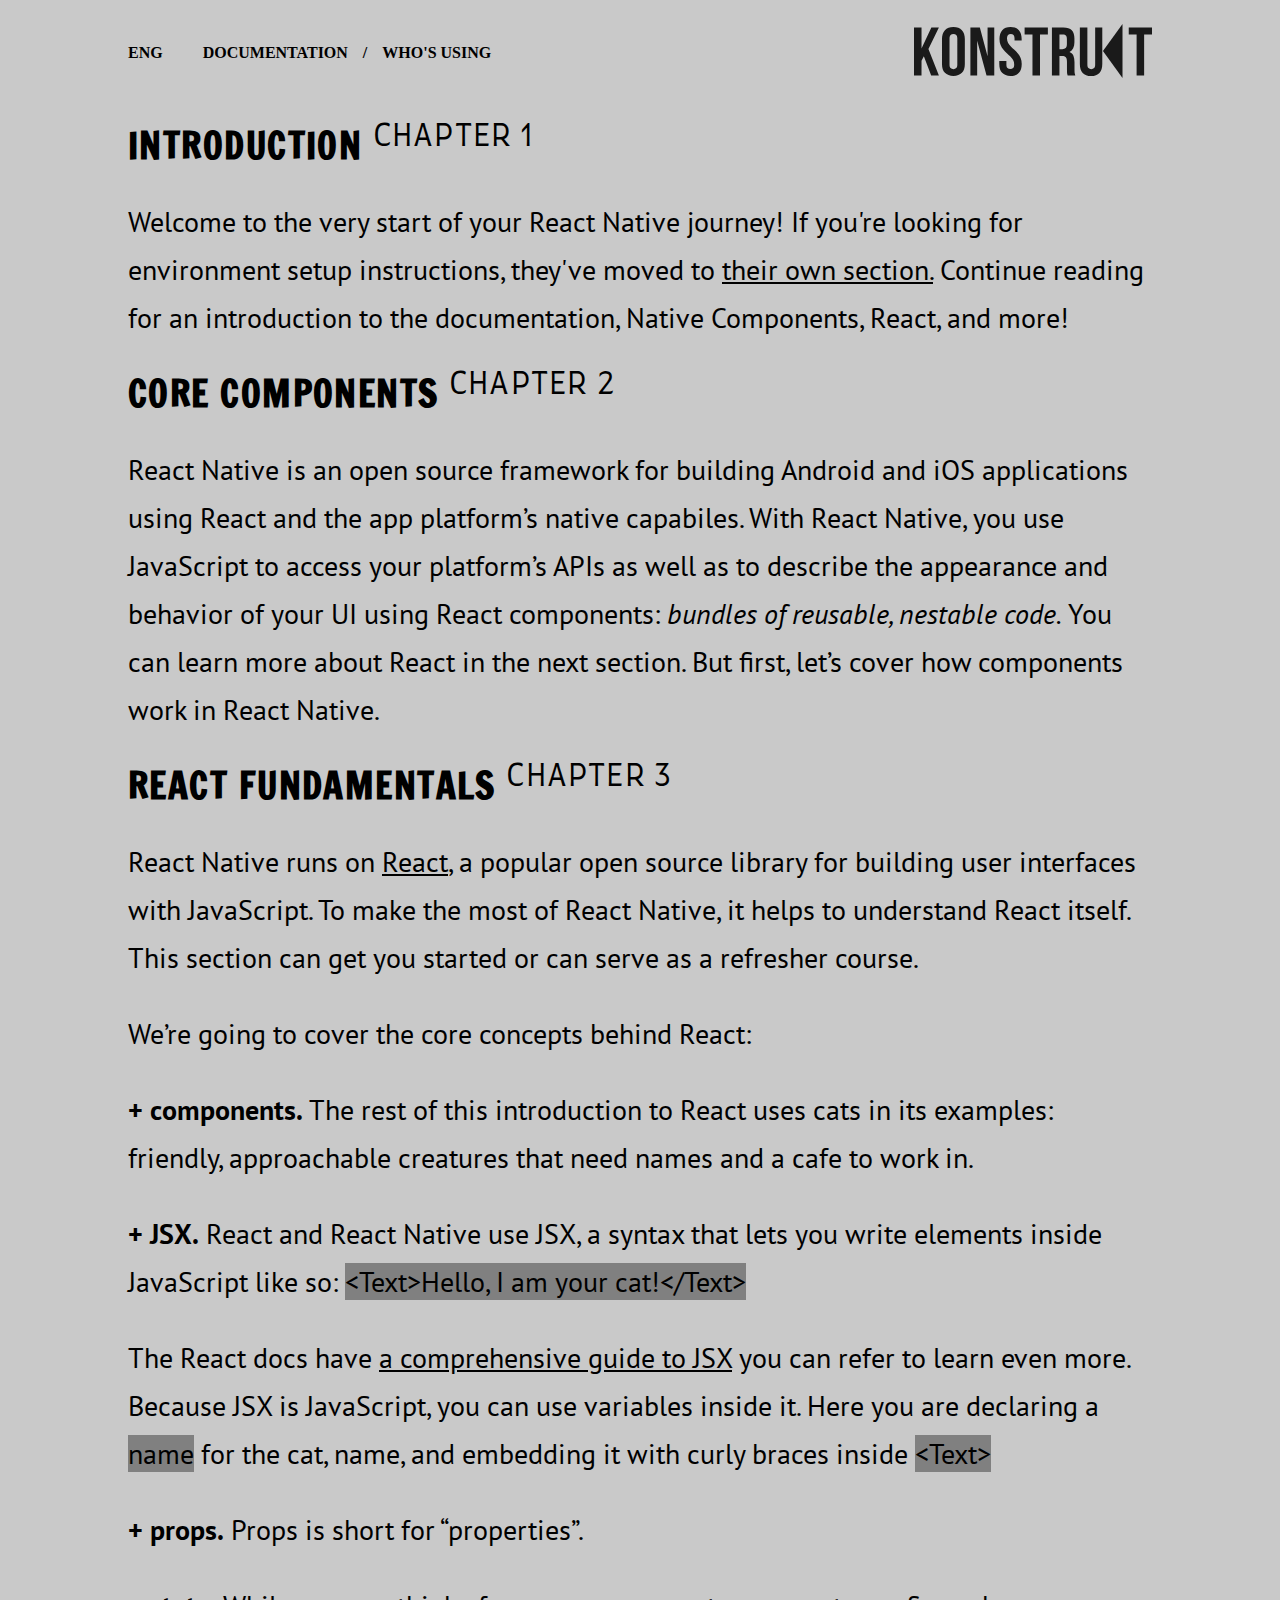
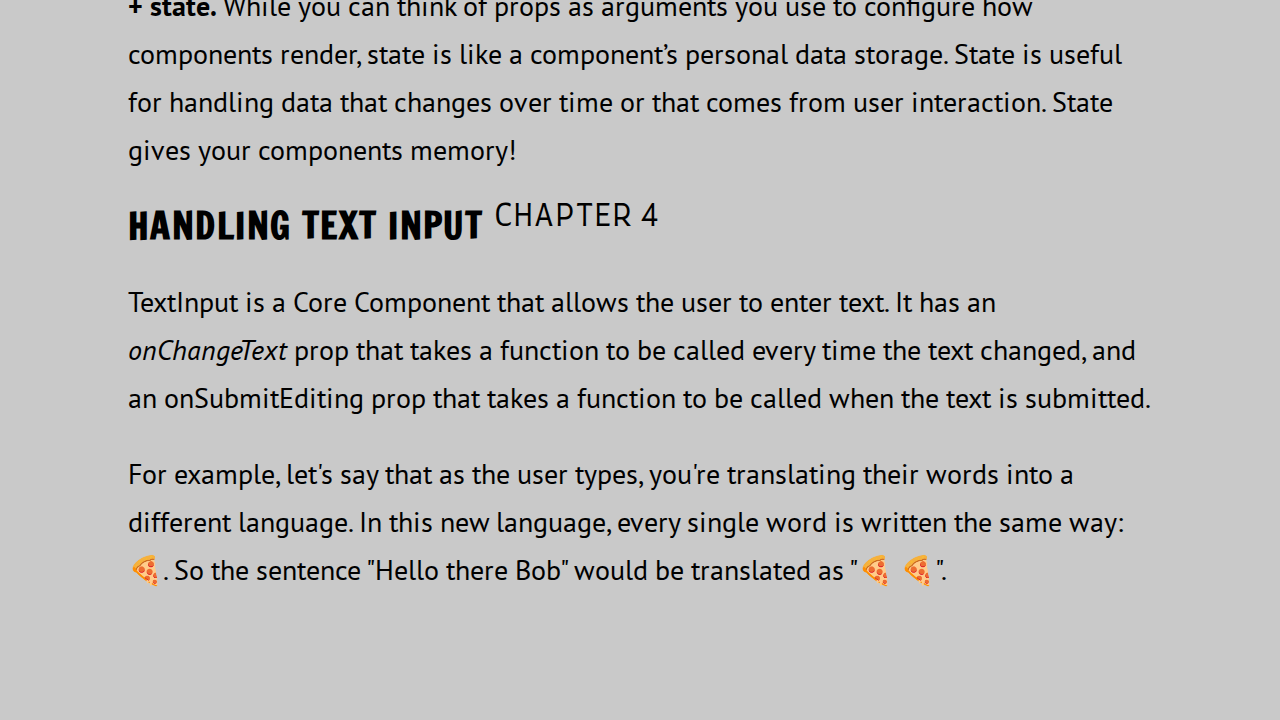
==== index.html @ e356a566 "first commit" ====
<!doctype html>
<html lang="en">
<head>
    <meta charset="UTF-8">
    <meta name="viewport"
          content="width=device-width, user-scalable=no, initial-scale=1.0, maximum-scale=1.0, minimum-scale=1.0">
    <meta http-equiv="X-UA-Compatible" content="ie=edge">
    <title>Document</title>
    <link rel="stylesheet" href="./styles/style.css">
    <link rel="preconnect" href="https://fonts.googleapis.com">
    <link rel="preconnect" href="https://fonts.gstatic.com" crossorigin>
    <link href="https://fonts.googleapis.com/css2?family=Farro:wght@300&family=Francois+One&family=PT+Sans:ital,wght@0,400;0,700;1,400&display=swap"
          rel="stylesheet">
</head>
<body>
<header>
    <div class="header__menu">
        <div>ENG</div>
        <nav class="nav">
            <ul class="nav__list">
                <li class="nav__list-item">
                    <a class="link nav__link" href="#">Documentation</a>
                </li>
                <li class="nav__list-item">
                    /
                </li>
                <li class="nav__list-item">
                    <a class="link nav__link" href="#">Who's using</a>
                </li>
            </ul>
        </nav>
    </div>
    <div class="logo">
        <a href="#">
            <svg width="238" height="54" viewBox="0 0 238 54" fill="none" xmlns="http://www.w3.org/2000/svg">
            <path fill-rule="evenodd" clip-rule="evenodd"
                  d="M9.84918 32.3671L7.52349 36.7375L7.52309 51.4193H-0.000822647L0.00047347 3.61813H7.52439L7.52382 24.4458L17.3739 3.61813H24.8978L14.4321 24.9238L24.8965 51.4193H17.1674L9.84918 32.3671ZM35.5186 40.425C35.5186 42.155 35.872 43.3727 36.5787 44.0784C37.2855 44.784 38.2317 45.1368 39.4173 45.1368C40.6029 45.1368 41.5491 44.784 42.2559 44.0784C42.9627 43.3727 43.3161 42.155 43.3162 40.425L43.3169 14.6124C43.3169 12.8824 42.9635 11.6646 42.2568 10.959C41.55 10.2533 40.6038 9.90053 39.4182 9.90053C38.2326 9.90053 37.2864 10.2533 36.5796 10.959C35.8728 11.6646 35.5194 12.8824 35.5193 14.6124L35.5186 40.425ZM27.9949 15.0905C27.995 11.2208 28.9754 8.25037 30.9363 6.17898C32.8971 4.10758 35.7243 3.0719 39.4178 3.0719C43.1114 3.0719 45.9385 4.10758 47.8993 6.17898C49.86 8.25037 50.8403 11.2208 50.8402 15.0905L50.8395 39.9471C50.8394 43.8167 49.859 46.7872 47.8981 48.8586C45.9373 50.93 43.1101 51.9657 39.4165 51.9657C35.7229 51.9657 32.8958 50.93 30.9351 48.8586C28.9744 46.7872 27.9941 43.8167 27.9942 39.9471L27.9949 15.0905ZM63.1718 16.7977L63.1708 51.4195H56.3993L56.4006 3.61827H65.8397L73.568 32.2307L73.5688 3.61827H80.2719L80.2706 51.4195H72.5415L63.1718 16.7977ZM85.4897 15.0905C85.4898 11.2209 86.4133 8.25039 88.2601 6.179C90.107 4.1076 92.8771 3.07192 96.5707 3.07192C100.264 3.07192 103.034 4.1076 104.881 6.179C106.728 8.25039 107.651 11.2209 107.651 15.0905L107.651 16.5928H100.537L100.538 14.6125C100.538 12.8825 100.207 11.6648 99.5459 10.9591C98.8847 10.2535 97.9613 9.90066 96.7757 9.90066C95.5901 9.90066 94.6667 10.2535 94.0055 10.9591C93.3443 11.6648 93.0137 12.8825 93.0136 14.6125C93.0136 16.2514 93.3783 17.6968 94.1079 18.9487C94.8375 20.2007 95.7494 21.3843 96.8438 22.4997C97.9381 23.6151 99.1123 24.7304 100.366 25.8458C101.62 26.9611 102.794 28.1789 103.889 29.4991C104.983 30.8194 105.895 32.3217 106.625 34.0061C107.354 35.6906 107.719 37.6709 107.719 39.9471C107.719 43.8168 106.772 46.7872 104.88 48.8586C102.988 50.93 100.195 51.9657 96.501 51.9657C92.8074 51.9657 90.0145 50.93 88.1222 48.8586C86.2298 46.7872 85.2837 43.8168 85.2838 39.9471L85.2839 37.0108H92.3974L92.3973 40.4251C92.3973 42.1551 92.7507 43.3615 93.4574 44.0444C94.1642 44.7272 95.1104 45.0687 96.296 45.0687C97.4816 45.0687 98.4278 44.7272 99.1346 44.0444C99.8414 43.3615 100.195 42.1551 100.195 40.4251C100.195 38.7862 99.8302 37.3408 99.1006 36.0889C98.371 34.8369 97.4591 33.6533 96.3647 32.5379C95.2704 31.4226 94.0962 30.3072 92.8422 29.1919C91.5883 28.0765 90.4141 26.8587 89.3198 25.5385C88.2254 24.2183 87.3135 22.7159 86.5839 21.0315C85.8544 19.3471 85.4897 17.3668 85.4897 15.0905ZM110.612 3.61811H133.868L133.868 10.4468H126.002L126.001 51.4193H118.477L118.478 10.4468H110.612L110.612 3.61811ZM153.653 51.4193C153.562 51.1006 153.47 50.8047 153.379 50.5315C153.288 50.2584 153.208 49.917 153.14 49.5072C153.072 49.0975 153.026 48.574 153.003 47.9366C152.98 47.2993 152.969 46.5026 152.969 45.5466L152.969 38.0349C152.969 35.8042 152.582 34.2336 151.807 33.3231C151.031 32.4126 149.777 31.9574 148.045 31.9574H145.445L145.445 51.4193H137.921L137.922 3.61809H149.277C153.198 3.61809 156.037 4.52858 157.792 6.34958C159.548 8.17059 160.425 10.9248 160.425 14.6124L160.425 18.3682C160.425 23.2849 158.784 26.5171 155.5 28.065C157.415 28.8389 158.726 30.1022 159.433 31.8549C160.14 33.6077 160.493 35.7359 160.493 38.2398L160.493 45.6148C160.493 46.7985 160.538 47.8342 160.63 48.7219C160.721 49.6097 160.949 50.5088 161.314 51.4193H153.653ZM145.447 10.447L145.446 25.1288H148.387C149.801 25.1288 150.907 24.7646 151.705 24.0362C152.503 23.3078 152.902 21.9875 152.902 20.0755L152.902 15.3637C152.902 13.6337 152.594 12.3818 151.979 11.6079C151.363 10.8339 150.394 10.447 149.072 10.447H145.447ZM173.373 3.61825L173.372 40.4935C173.372 42.2234 173.725 43.4298 174.432 44.1127C175.139 44.7956 176.085 45.137 177.271 45.137C178.456 45.137 179.402 44.7956 180.109 44.1127C180.816 43.4298 181.169 42.2234 181.169 40.4935L181.17 3.61825H188.284L188.283 40.0154C188.283 43.8851 187.337 46.8555 185.444 48.9269C183.552 50.9983 180.759 52.034 177.065 52.034C173.372 52.034 170.579 50.9983 168.686 48.9269C166.794 46.8555 165.848 43.8851 165.848 40.0154L165.849 3.61825H173.373ZM214.744 3.61826H238L238 10.447H230.134L230.133 51.4195H222.609L222.61 10.447H214.744L214.744 3.61826Z"
                  fill="#1A1A1A"/>
            <path fill-rule="evenodd" clip-rule="evenodd" d="M188.953 27L208.497 0L208.495 54L188.953 27Z"
                  fill="#1A1A1A"/>
        </svg>
        </a>
    </div>
</header>
<main>
    <article class="article">
        <div>
            <h1 class="article__title">Introduction <span class="chapter">Chapter 1</span></h1>
        </div>
        <p>
            Welcome to the very start of your React Native journey! If you're looking for environment setup
            instructions, they've moved to <a href="#" class="link">their own section.</a> Continue reading for
            an introduction to
            the documentation,
            Native Components, React, and more!
        </p>
    </article>
    <article>
        <div>
            <h1 class="article__title">
                Core components <span class="chapter">Chapter 2</span>
            </h1>
        </div>
        <p>
            React Native is an open source framework for building Android and iOS applications using React and the app
            platform’s native capabiles. With React Native, you use JavaScript to access your platform’s APIs as well as
            to describe the appearance and behavior of your UI using React components: <span class="text-italic"> bundles of reusable, nestable
            code.</span> You can learn more about React in the next section. But first, let’s cover how components work
            in React Native.
        </p>
    </article>
    <article>
        <div>
            <h1 class="article__title">
                React fundamentals <span class="chapter">Chapter 3</span>
            </h1>
        </div>
        <p>
            React Native runs on <a href="#" class="link">React</a>, a popular open source library for building
            user interfaces with
            JavaScript.
            To make the most of React Native, it helps to understand React itself. This section can get you started
            or can serve as a refresher course.
        </p>
        <p>We’re going to cover the core concepts behind React:</p>
        <p>
            <span class="text-bold">+ components.</span> The rest of this introduction to React uses cats in its
            examples: friendly,
            approachable creatures that need names and a cafe to work in.
        </p>
        <p>
            <span class="text-bold">+ JSX.</span> React and React Native use JSX, a syntax that lets you write elements
            inside JavaScript
            like so:
            <span class="text-gray">&lt;Text&gt;Hello, I am your cat!&lt;/Text&gt;</span>
        </p>
        <p>
            The React docs have <a href="#" class="link">a comprehensive guide to JSX</a> you can refer to
            learn even more. Because
            JSX is JavaScript,
            you can use variables inside it. Here you are declaring a <span class="text-gray">name</span> for the cat, name, and embedding
            it with
            curly braces inside
            <span class="text-gray">&lt;Text&gt;</span>
        </p>
        <p>
            <span class="text-bold">+ props.</span> Props is short for “properties”.
        </p>
        <p>
            <span class="text-bold">+ state.</span> While you can think of props as arguments you use to configure how
            components render, state is like a component’s personal data storage. State is useful for handling data that changes over time or that comes
            from user interaction. State gives your components memory!
        </p>
    </article>
    <article>
        <div>
            <h1 class="article__title">
                Handling text input <span class="chapter">Chapter 4</span>
            </h1>
        </div>
        <p>
            TextInput is a Core Component that allows the user to enter text. It has an <span class="text-italic">onChangeText</span> prop
            that takes a
            function to be called every time the text changed, and an onSubmitEditing prop that takes a function to be
            called when the text is submitted.
        </p>
        <p>
            For example, let's say that as the user types, you're translating their words into a different language. In
            this new language, every single word is written the same way: 🍕. So the sentence "Hello there Bob" would be
            translated as "🍕 🍕".
        </p>
    </article>
    <article></article>
</main>

</body>
</html>
---- styles/style.css ----
body {
    padding: 0 120px 90px;
    box-sizing: border-box;
    background-color: #C9C9C9;
    color: #000000;
}

header {
    padding-top: 16px;
    padding-bottom: 16px;
    text-transform: uppercase;
    display: flex;
    justify-content: space-between;
    font-weight: 700;
}

main {
    font-family: 'PT Sans', sans-serif;
    font-weight: 400;
    font-size: 28px;
    line-height: 48px;
}

.header__menu {
    display:flex;
    justify-content: space-between;
    align-items: center;
}

.nav__list {
    display: flex;
    list-style-type: none;
}

.nav__list-item {
    display: list-item;
    margin-right: 15px;
    white-space: nowrap;
}

.nav__link {
    text-decoration: none;
}

.article__title {
    font-family: 'Francois One', sans-serif;
    font-size: 36px;
    letter-spacing: 0.04em;
    text-transform: uppercase;
}

.chapter {
    font-family: 'Farro', sans-serif;
    font-weight: 300;
    font-size: 30px;
    line-height: 30px;
    letter-spacing: 0.04em;
    vertical-align: super;
}

.link {
    color: #000000;
}

.text-bold {
    font-weight: 700;
}

.text-italic {
    font-style: italic;
}

.text-gray {
    background: gray;
}
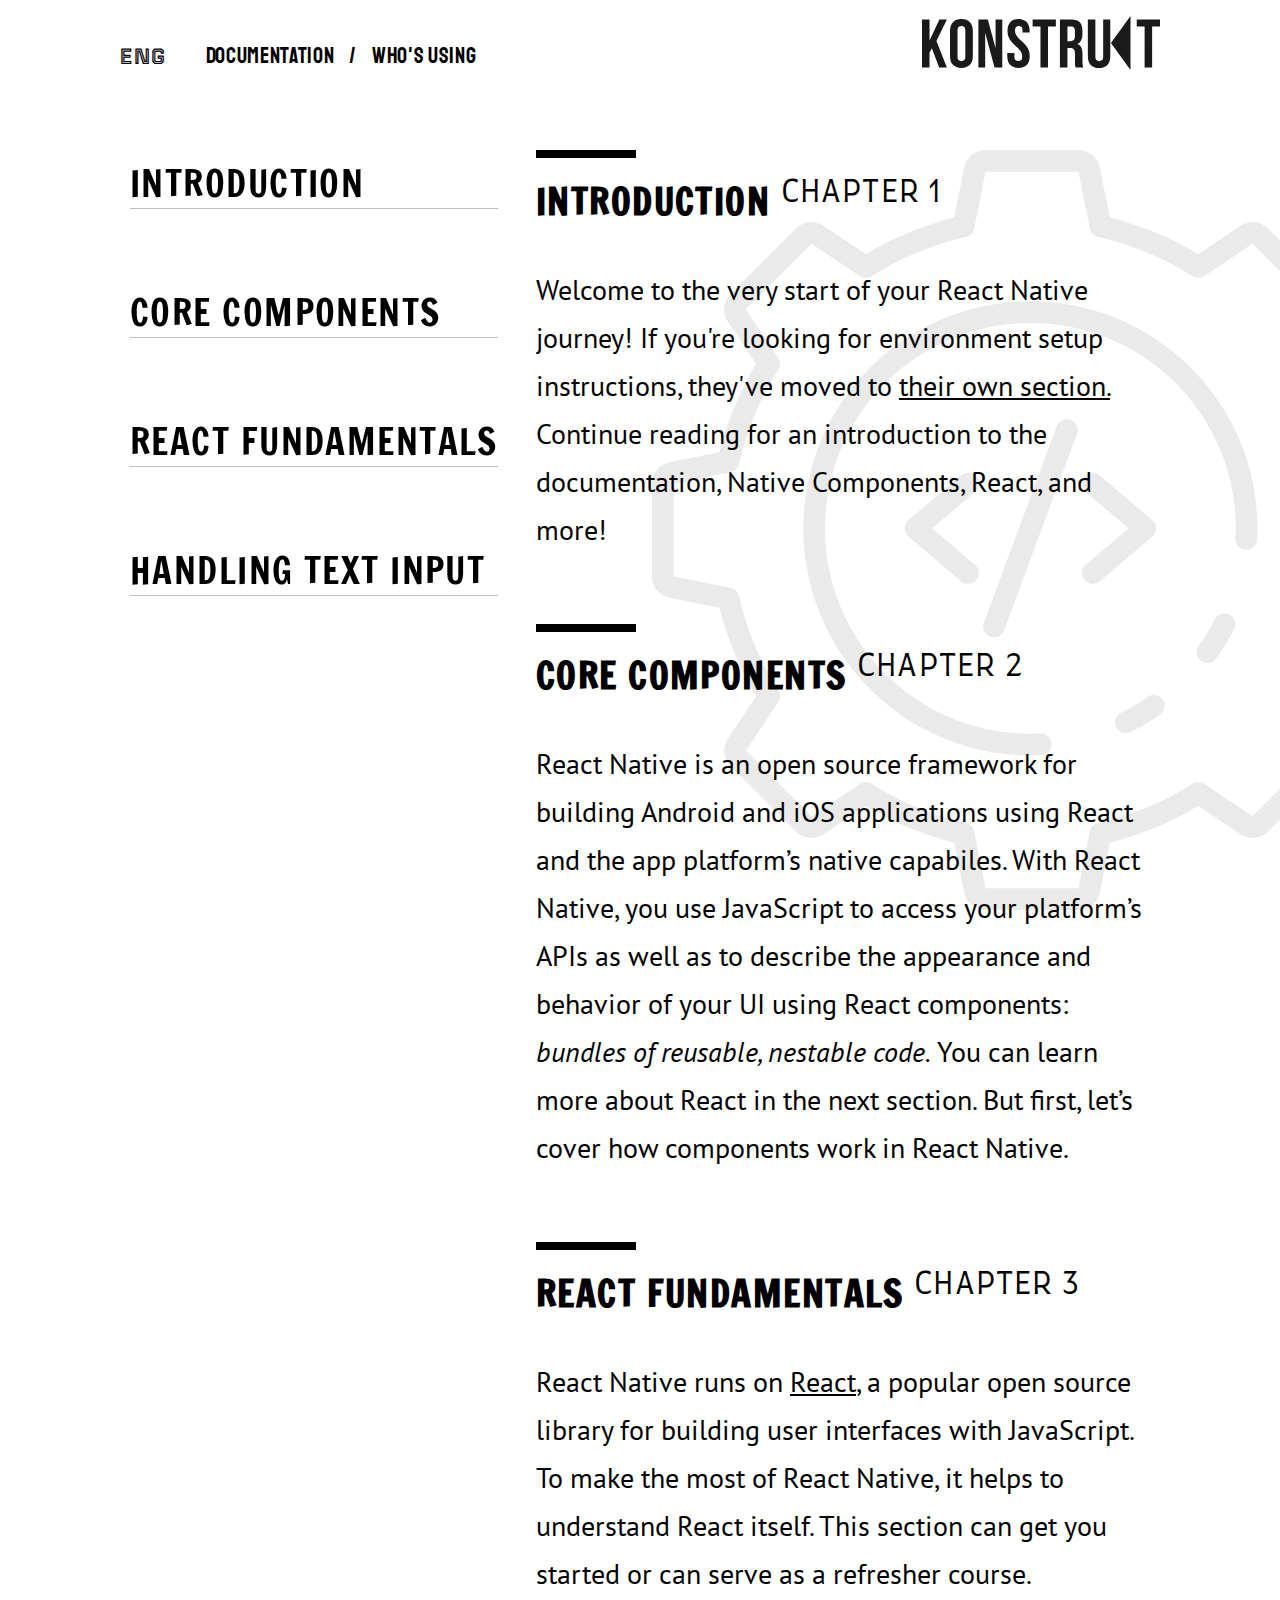
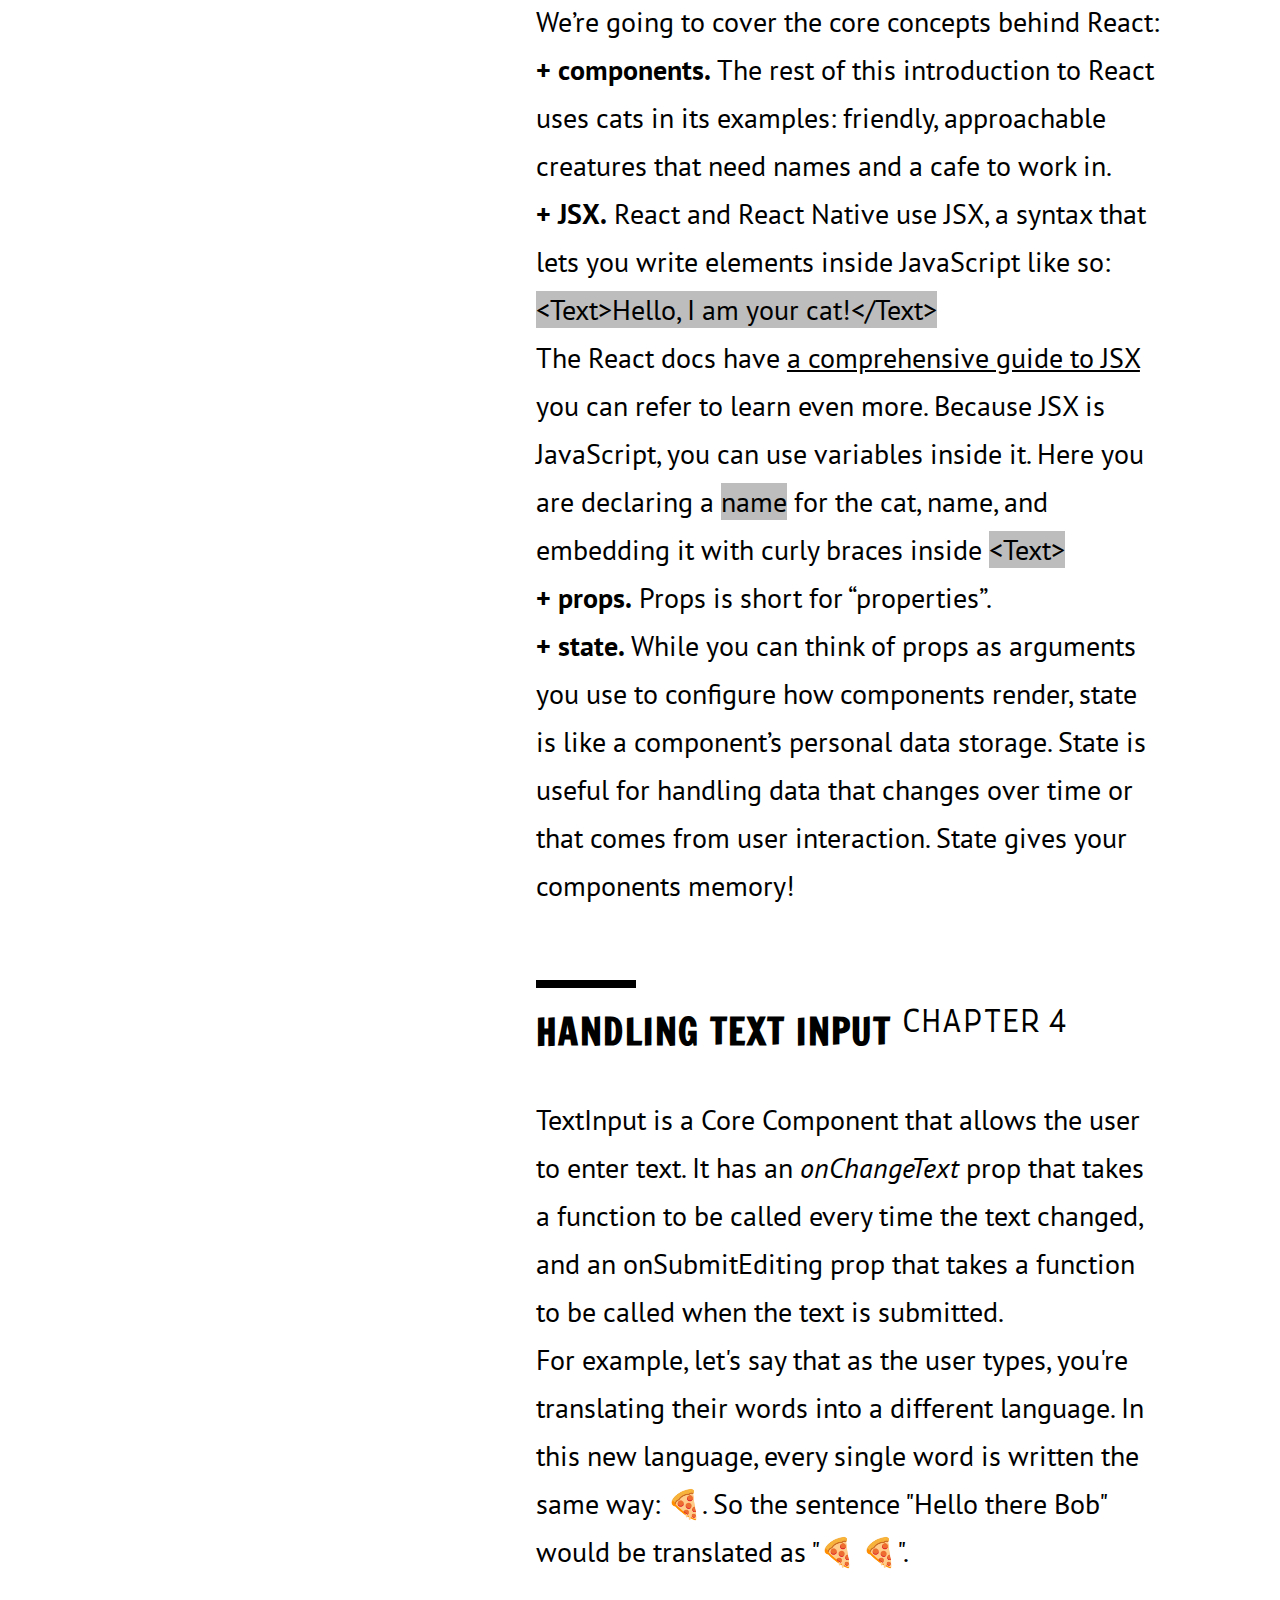
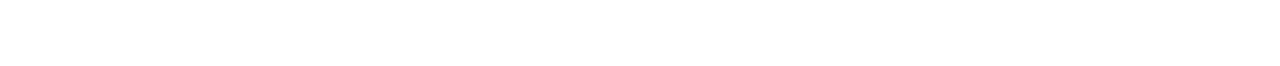
==== commit b5693983: "homework 14 plus flip-cards" ====
--- a/index.html
+++ b/index.html
@@ -11,11 +11,15 @@
     <link rel="preconnect" href="https://fonts.gstatic.com" crossorigin>
     <link href="https://fonts.googleapis.com/css2?family=Farro:wght@300&family=Francois+One&family=PT+Sans:ital,wght@0,400;0,700;1,400&display=swap"
           rel="stylesheet">
+    <link rel="preconnect" href="https://fonts.googleapis.com">
+    <link rel="preconnect" href="https://fonts.gstatic.com" crossorigin>
+    <link href="https://fonts.googleapis.com/css2?family=Staatliches&family=Tourney:wght@600&display=swap"
+          rel="stylesheet">
 </head>
 <body>
 <header>
     <div class="header__menu">
-        <div>ENG</div>
+        <div class="lang">ENG</div>
         <nav class="nav">
             <ul class="nav__list">
                 <li class="nav__list-item">
@@ -25,7 +29,7 @@
                     /
                 </li>
                 <li class="nav__list-item">
-                    <a class="link nav__link" href="#">Who's using</a>
+                    <a class="link nav__link" href="./extra/who_using_page.html">Who's using</a>
                 </li>
             </ul>
         </nav>
@@ -33,104 +37,123 @@
     <div class="logo">
         <a href="#">
             <svg width="238" height="54" viewBox="0 0 238 54" fill="none" xmlns="http://www.w3.org/2000/svg">
-            <path fill-rule="evenodd" clip-rule="evenodd"
-                  d="M9.84918 32.3671L7.52349 36.7375L7.52309 51.4193H-0.000822647L0.00047347 3.61813H7.52439L7.52382 24.4458L17.3739 3.61813H24.8978L14.4321 24.9238L24.8965 51.4193H17.1674L9.84918 32.3671ZM35.5186 40.425C35.5186 42.155 35.872 43.3727 36.5787 44.0784C37.2855 44.784 38.2317 45.1368 39.4173 45.1368C40.6029 45.1368 41.5491 44.784 42.2559 44.0784C42.9627 43.3727 43.3161 42.155 43.3162 40.425L43.3169 14.6124C43.3169 12.8824 42.9635 11.6646 42.2568 10.959C41.55 10.2533 40.6038 9.90053 39.4182 9.90053C38.2326 9.90053 37.2864 10.2533 36.5796 10.959C35.8728 11.6646 35.5194 12.8824 35.5193 14.6124L35.5186 40.425ZM27.9949 15.0905C27.995 11.2208 28.9754 8.25037 30.9363 6.17898C32.8971 4.10758 35.7243 3.0719 39.4178 3.0719C43.1114 3.0719 45.9385 4.10758 47.8993 6.17898C49.86 8.25037 50.8403 11.2208 50.8402 15.0905L50.8395 39.9471C50.8394 43.8167 49.859 46.7872 47.8981 48.8586C45.9373 50.93 43.1101 51.9657 39.4165 51.9657C35.7229 51.9657 32.8958 50.93 30.9351 48.8586C28.9744 46.7872 27.9941 43.8167 27.9942 39.9471L27.9949 15.0905ZM63.1718 16.7977L63.1708 51.4195H56.3993L56.4006 3.61827H65.8397L73.568 32.2307L73.5688 3.61827H80.2719L80.2706 51.4195H72.5415L63.1718 16.7977ZM85.4897 15.0905C85.4898 11.2209 86.4133 8.25039 88.2601 6.179C90.107 4.1076 92.8771 3.07192 96.5707 3.07192C100.264 3.07192 103.034 4.1076 104.881 6.179C106.728 8.25039 107.651 11.2209 107.651 15.0905L107.651 16.5928H100.537L100.538 14.6125C100.538 12.8825 100.207 11.6648 99.5459 10.9591C98.8847 10.2535 97.9613 9.90066 96.7757 9.90066C95.5901 9.90066 94.6667 10.2535 94.0055 10.9591C93.3443 11.6648 93.0137 12.8825 93.0136 14.6125C93.0136 16.2514 93.3783 17.6968 94.1079 18.9487C94.8375 20.2007 95.7494 21.3843 96.8438 22.4997C97.9381 23.6151 99.1123 24.7304 100.366 25.8458C101.62 26.9611 102.794 28.1789 103.889 29.4991C104.983 30.8194 105.895 32.3217 106.625 34.0061C107.354 35.6906 107.719 37.6709 107.719 39.9471C107.719 43.8168 106.772 46.7872 104.88 48.8586C102.988 50.93 100.195 51.9657 96.501 51.9657C92.8074 51.9657 90.0145 50.93 88.1222 48.8586C86.2298 46.7872 85.2837 43.8168 85.2838 39.9471L85.2839 37.0108H92.3974L92.3973 40.4251C92.3973 42.1551 92.7507 43.3615 93.4574 44.0444C94.1642 44.7272 95.1104 45.0687 96.296 45.0687C97.4816 45.0687 98.4278 44.7272 99.1346 44.0444C99.8414 43.3615 100.195 42.1551 100.195 40.4251C100.195 38.7862 99.8302 37.3408 99.1006 36.0889C98.371 34.8369 97.4591 33.6533 96.3647 32.5379C95.2704 31.4226 94.0962 30.3072 92.8422 29.1919C91.5883 28.0765 90.4141 26.8587 89.3198 25.5385C88.2254 24.2183 87.3135 22.7159 86.5839 21.0315C85.8544 19.3471 85.4897 17.3668 85.4897 15.0905ZM110.612 3.61811H133.868L133.868 10.4468H126.002L126.001 51.4193H118.477L118.478 10.4468H110.612L110.612 3.61811ZM153.653 51.4193C153.562 51.1006 153.47 50.8047 153.379 50.5315C153.288 50.2584 153.208 49.917 153.14 49.5072C153.072 49.0975 153.026 48.574 153.003 47.9366C152.98 47.2993 152.969 46.5026 152.969 45.5466L152.969 38.0349C152.969 35.8042 152.582 34.2336 151.807 33.3231C151.031 32.4126 149.777 31.9574 148.045 31.9574H145.445L145.445 51.4193H137.921L137.922 3.61809H149.277C153.198 3.61809 156.037 4.52858 157.792 6.34958C159.548 8.17059 160.425 10.9248 160.425 14.6124L160.425 18.3682C160.425 23.2849 158.784 26.5171 155.5 28.065C157.415 28.8389 158.726 30.1022 159.433 31.8549C160.14 33.6077 160.493 35.7359 160.493 38.2398L160.493 45.6148C160.493 46.7985 160.538 47.8342 160.63 48.7219C160.721 49.6097 160.949 50.5088 161.314 51.4193H153.653ZM145.447 10.447L145.446 25.1288H148.387C149.801 25.1288 150.907 24.7646 151.705 24.0362C152.503 23.3078 152.902 21.9875 152.902 20.0755L152.902 15.3637C152.902 13.6337 152.594 12.3818 151.979 11.6079C151.363 10.8339 150.394 10.447 149.072 10.447H145.447ZM173.373 3.61825L173.372 40.4935C173.372 42.2234 173.725 43.4298 174.432 44.1127C175.139 44.7956 176.085 45.137 177.271 45.137C178.456 45.137 179.402 44.7956 180.109 44.1127C180.816 43.4298 181.169 42.2234 181.169 40.4935L181.17 3.61825H188.284L188.283 40.0154C188.283 43.8851 187.337 46.8555 185.444 48.9269C183.552 50.9983 180.759 52.034 177.065 52.034C173.372 52.034 170.579 50.9983 168.686 48.9269C166.794 46.8555 165.848 43.8851 165.848 40.0154L165.849 3.61825H173.373ZM214.744 3.61826H238L238 10.447H230.134L230.133 51.4195H222.609L222.61 10.447H214.744L214.744 3.61826Z"
-                  fill="#1A1A1A"/>
-            <path fill-rule="evenodd" clip-rule="evenodd" d="M188.953 27L208.497 0L208.495 54L188.953 27Z"
-                  fill="#1A1A1A"/>
-        </svg>
+                <path fill-rule="evenodd" clip-rule="evenodd"
+                      d="M9.84918 32.3671L7.52349 36.7375L7.52309 51.4193H-0.000822647L0.00047347 3.61813H7.52439L7.52382 24.4458L17.3739 3.61813H24.8978L14.4321 24.9238L24.8965 51.4193H17.1674L9.84918 32.3671ZM35.5186 40.425C35.5186 42.155 35.872 43.3727 36.5787 44.0784C37.2855 44.784 38.2317 45.1368 39.4173 45.1368C40.6029 45.1368 41.5491 44.784 42.2559 44.0784C42.9627 43.3727 43.3161 42.155 43.3162 40.425L43.3169 14.6124C43.3169 12.8824 42.9635 11.6646 42.2568 10.959C41.55 10.2533 40.6038 9.90053 39.4182 9.90053C38.2326 9.90053 37.2864 10.2533 36.5796 10.959C35.8728 11.6646 35.5194 12.8824 35.5193 14.6124L35.5186 40.425ZM27.9949 15.0905C27.995 11.2208 28.9754 8.25037 30.9363 6.17898C32.8971 4.10758 35.7243 3.0719 39.4178 3.0719C43.1114 3.0719 45.9385 4.10758 47.8993 6.17898C49.86 8.25037 50.8403 11.2208 50.8402 15.0905L50.8395 39.9471C50.8394 43.8167 49.859 46.7872 47.8981 48.8586C45.9373 50.93 43.1101 51.9657 39.4165 51.9657C35.7229 51.9657 32.8958 50.93 30.9351 48.8586C28.9744 46.7872 27.9941 43.8167 27.9942 39.9471L27.9949 15.0905ZM63.1718 16.7977L63.1708 51.4195H56.3993L56.4006 3.61827H65.8397L73.568 32.2307L73.5688 3.61827H80.2719L80.2706 51.4195H72.5415L63.1718 16.7977ZM85.4897 15.0905C85.4898 11.2209 86.4133 8.25039 88.2601 6.179C90.107 4.1076 92.8771 3.07192 96.5707 3.07192C100.264 3.07192 103.034 4.1076 104.881 6.179C106.728 8.25039 107.651 11.2209 107.651 15.0905L107.651 16.5928H100.537L100.538 14.6125C100.538 12.8825 100.207 11.6648 99.5459 10.9591C98.8847 10.2535 97.9613 9.90066 96.7757 9.90066C95.5901 9.90066 94.6667 10.2535 94.0055 10.9591C93.3443 11.6648 93.0137 12.8825 93.0136 14.6125C93.0136 16.2514 93.3783 17.6968 94.1079 18.9487C94.8375 20.2007 95.7494 21.3843 96.8438 22.4997C97.9381 23.6151 99.1123 24.7304 100.366 25.8458C101.62 26.9611 102.794 28.1789 103.889 29.4991C104.983 30.8194 105.895 32.3217 106.625 34.0061C107.354 35.6906 107.719 37.6709 107.719 39.9471C107.719 43.8168 106.772 46.7872 104.88 48.8586C102.988 50.93 100.195 51.9657 96.501 51.9657C92.8074 51.9657 90.0145 50.93 88.1222 48.8586C86.2298 46.7872 85.2837 43.8168 85.2838 39.9471L85.2839 37.0108H92.3974L92.3973 40.4251C92.3973 42.1551 92.7507 43.3615 93.4574 44.0444C94.1642 44.7272 95.1104 45.0687 96.296 45.0687C97.4816 45.0687 98.4278 44.7272 99.1346 44.0444C99.8414 43.3615 100.195 42.1551 100.195 40.4251C100.195 38.7862 99.8302 37.3408 99.1006 36.0889C98.371 34.8369 97.4591 33.6533 96.3647 32.5379C95.2704 31.4226 94.0962 30.3072 92.8422 29.1919C91.5883 28.0765 90.4141 26.8587 89.3198 25.5385C88.2254 24.2183 87.3135 22.7159 86.5839 21.0315C85.8544 19.3471 85.4897 17.3668 85.4897 15.0905ZM110.612 3.61811H133.868L133.868 10.4468H126.002L126.001 51.4193H118.477L118.478 10.4468H110.612L110.612 3.61811ZM153.653 51.4193C153.562 51.1006 153.47 50.8047 153.379 50.5315C153.288 50.2584 153.208 49.917 153.14 49.5072C153.072 49.0975 153.026 48.574 153.003 47.9366C152.98 47.2993 152.969 46.5026 152.969 45.5466L152.969 38.0349C152.969 35.8042 152.582 34.2336 151.807 33.3231C151.031 32.4126 149.777 31.9574 148.045 31.9574H145.445L145.445 51.4193H137.921L137.922 3.61809H149.277C153.198 3.61809 156.037 4.52858 157.792 6.34958C159.548 8.17059 160.425 10.9248 160.425 14.6124L160.425 18.3682C160.425 23.2849 158.784 26.5171 155.5 28.065C157.415 28.8389 158.726 30.1022 159.433 31.8549C160.14 33.6077 160.493 35.7359 160.493 38.2398L160.493 45.6148C160.493 46.7985 160.538 47.8342 160.63 48.7219C160.721 49.6097 160.949 50.5088 161.314 51.4193H153.653ZM145.447 10.447L145.446 25.1288H148.387C149.801 25.1288 150.907 24.7646 151.705 24.0362C152.503 23.3078 152.902 21.9875 152.902 20.0755L152.902 15.3637C152.902 13.6337 152.594 12.3818 151.979 11.6079C151.363 10.8339 150.394 10.447 149.072 10.447H145.447ZM173.373 3.61825L173.372 40.4935C173.372 42.2234 173.725 43.4298 174.432 44.1127C175.139 44.7956 176.085 45.137 177.271 45.137C178.456 45.137 179.402 44.7956 180.109 44.1127C180.816 43.4298 181.169 42.2234 181.169 40.4935L181.17 3.61825H188.284L188.283 40.0154C188.283 43.8851 187.337 46.8555 185.444 48.9269C183.552 50.9983 180.759 52.034 177.065 52.034C173.372 52.034 170.579 50.9983 168.686 48.9269C166.794 46.8555 165.848 43.8851 165.848 40.0154L165.849 3.61825H173.373ZM214.744 3.61826H238L238 10.447H230.134L230.133 51.4195H222.609L222.61 10.447H214.744L214.744 3.61826Z"
+                      fill="#1A1A1A"/>
+                <path fill-rule="evenodd" clip-rule="evenodd" d="M188.953 27L208.497 0L208.495 54L188.953 27Z"
+                      fill="#1A1A1A"/>
+            </svg>
         </a>
     </div>
 </header>
-<main>
-    <article class="article">
-        <div>
-            <h1 class="article__title">Introduction <span class="chapter">Chapter 1</span></h1>
-        </div>
-        <p>
-            Welcome to the very start of your React Native journey! If you're looking for environment setup
-            instructions, they've moved to <a href="#" class="link">their own section.</a> Continue reading for
-            an introduction to
-            the documentation,
-            Native Components, React, and more!
-        </p>
-    </article>
-    <article>
-        <div>
-            <h1 class="article__title">
-                Core components <span class="chapter">Chapter 2</span>
-            </h1>
-        </div>
-        <p>
-            React Native is an open source framework for building Android and iOS applications using React and the app
-            platform’s native capabiles. With React Native, you use JavaScript to access your platform’s APIs as well as
-            to describe the appearance and behavior of your UI using React components: <span class="text-italic"> bundles of reusable, nestable
+<main class="main">
+    <aside class="sidebar column">
+        <ul class="sidebar__list">
+            <li class="sidebar__list-item"><a class="sidebar__list-link" href="#introduction">Introduction</a></li>
+            <li class="sidebar__list-item"><a class="sidebar__list-link" href="#components">Core components</a></li>
+            <li class="sidebar__list-item"><a class="sidebar__list-link" href="#react">React fundamentals</a></li>
+            <li class="sidebar__list-item"><a class="sidebar__list-link" href="#handling">Handling text input</a></li>
+        </ul>
+    </aside>
+    <div class="column">
+        <article class="article" id="introduction">
+            <div>
+                <h1 class="article__title">Introduction <span class="chapter">Chapter 1</span></h1>
+            </div>
+            <p>
+                Welcome to the very start of your React Native journey! If you're looking for environment setup
+                instructions, they've moved to <a href="#" class="link">their own section.</a> Continue reading for
+                an introduction to
+                the documentation,
+                Native Components, React, and more!
+            </p>
+        </article>
+        <article class="article" id="components">
+            <div>
+                <h1 class="article__title">
+                    Core components <span class="chapter">Chapter 2</span>
+                </h1>
+            </div>
+            <p>
+                React Native is an open source framework for building Android and iOS applications using React and the
+                app
+                platform’s native capabiles. With React Native, you use JavaScript to access your platform’s APIs as
+                well as
+                to describe the appearance and behavior of your UI using React components: <span class="text-italic"> bundles of reusable, nestable
             code.</span> You can learn more about React in the next section. But first, let’s cover how components work
-            in React Native.
-        </p>
-    </article>
-    <article>
-        <div>
-            <h1 class="article__title">
-                React fundamentals <span class="chapter">Chapter 3</span>
-            </h1>
-        </div>
-        <p>
-            React Native runs on <a href="#" class="link">React</a>, a popular open source library for building
-            user interfaces with
-            JavaScript.
-            To make the most of React Native, it helps to understand React itself. This section can get you started
-            or can serve as a refresher course.
-        </p>
-        <p>We’re going to cover the core concepts behind React:</p>
-        <p>
-            <span class="text-bold">+ components.</span> The rest of this introduction to React uses cats in its
-            examples: friendly,
-            approachable creatures that need names and a cafe to work in.
-        </p>
-        <p>
-            <span class="text-bold">+ JSX.</span> React and React Native use JSX, a syntax that lets you write elements
-            inside JavaScript
-            like so:
-            <span class="text-gray">&lt;Text&gt;Hello, I am your cat!&lt;/Text&gt;</span>
-        </p>
-        <p>
-            The React docs have <a href="#" class="link">a comprehensive guide to JSX</a> you can refer to
-            learn even more. Because
-            JSX is JavaScript,
-            you can use variables inside it. Here you are declaring a <span class="text-gray">name</span> for the cat, name, and embedding
-            it with
-            curly braces inside
-            <span class="text-gray">&lt;Text&gt;</span>
-        </p>
-        <p>
-            <span class="text-bold">+ props.</span> Props is short for “properties”.
-        </p>
-        <p>
-            <span class="text-bold">+ state.</span> While you can think of props as arguments you use to configure how
-            components render, state is like a component’s personal data storage. State is useful for handling data that changes over time or that comes
-            from user interaction. State gives your components memory!
-        </p>
-    </article>
-    <article>
-        <div>
-            <h1 class="article__title">
-                Handling text input <span class="chapter">Chapter 4</span>
-            </h1>
-        </div>
-        <p>
-            TextInput is a Core Component that allows the user to enter text. It has an <span class="text-italic">onChangeText</span> prop
-            that takes a
-            function to be called every time the text changed, and an onSubmitEditing prop that takes a function to be
-            called when the text is submitted.
-        </p>
-        <p>
-            For example, let's say that as the user types, you're translating their words into a different language. In
-            this new language, every single word is written the same way: 🍕. So the sentence "Hello there Bob" would be
-            translated as "🍕 🍕".
-        </p>
-    </article>
-    <article></article>
+                in React Native.
+            </p>
+        </article>
+        <article class="article" id="react">
+            <div>
+                <h1 class="article__title">
+                    React fundamentals <span class="chapter">Chapter 3</span>
+                </h1>
+            </div>
+            <p>
+                React Native runs on <a href="#" class="link">React</a>, a popular open source library for building
+                user interfaces with
+                JavaScript.
+                To make the most of React Native, it helps to understand React itself. This section can get you started
+                or can serve as a refresher course.
+            </p>
+            <p>We’re going to cover the core concepts behind React:</p>
+            <p>
+                <span class="text-bold">+ components.</span> The rest of this introduction to React uses cats in its
+                examples: friendly,
+                approachable creatures that need names and a cafe to work in.
+            </p>
+            <p>
+                <span class="text-bold">+ JSX.</span> React and React Native use JSX, a syntax that lets you write
+                elements
+                inside JavaScript
+                like so:
+                <span class="text-gray">&lt;Text&gt;Hello, I am your cat!&lt;/Text&gt;</span>
+            </p>
+            <p>
+                The React docs have <a href="#" class="link">a comprehensive guide to JSX</a> you can refer to
+                learn even more. Because
+                JSX is JavaScript,
+                you can use variables inside it. Here you are declaring a <span class="text-gray">name</span> for the
+                cat, name, and embedding
+                it with
+                curly braces inside
+                <span class="text-gray">&lt;Text&gt;</span>
+            </p>
+            <p>
+                <span class="text-bold">+ props.</span> Props is short for “properties”.
+            </p>
+            <p>
+                <span class="text-bold">+ state.</span> While you can think of props as arguments you use to configure
+                how
+                components render, state is like a component’s personal data storage. State is useful for handling data
+                that changes over time or that comes
+                from user interaction. State gives your components memory!
+            </p>
+        </article>
+        <article id="handling">
+            <div>
+                <h1 class="article__title">
+                    Handling text input <span class="chapter">Chapter 4</span>
+                </h1>
+            </div>
+            <p>
+                TextInput is a Core Component that allows the user to enter text. It has an <span class="text-italic">onChangeText</span>
+                prop
+                that takes a
+                function to be called every time the text changed, and an onSubmitEditing prop that takes a function to
+                be
+                called when the text is submitted.
+            </p>
+            <p>
+                For example, let's say that as the user types, you're translating their words into a different language.
+                In
+                this new language, every single word is written the same way: 🍕. So the sentence "Hello there Bob" would
+                be
+                translated as "🍕 🍕".
+            </p>
+        </article>
+    </div>
 </main>
 
 </body>
--- a/styles/style.css
+++ b/styles/style.css
@@ -1,24 +1,40 @@
+* {
+    margin: 0;
+}
+
 body {
-    padding: 0 120px 90px;
     box-sizing: border-box;
-    background-color: #C9C9C9;
+    background-color: #FFFFFF;
     color: #000000;
 }
 
 header {
-    padding-top: 16px;
-    padding-bottom: 16px;
     text-transform: uppercase;
     display: flex;
     justify-content: space-between;
-    font-weight: 700;
+    position: fixed;
+    height: 80px;
+    background-color: #FFFFFF;
+    top: 0;
+    left: 0;
+    right: 0;
+    padding: 16px 120px;
 }
 
 main {
+    padding: 150px 120px 90px;
+}
+
+.main {
+    display: flex;
     font-family: 'PT Sans', sans-serif;
     font-weight: 400;
     font-size: 28px;
     line-height: 48px;
+    background-image: url("../images/bg-picture.png");
+    background-repeat: no-repeat;
+    background-attachment: fixed;
+    background-position: top 150px right 0;
 }
 
 .header__menu {
@@ -27,9 +43,22 @@
     align-items: center;
 }
 
+.lang {
+    font-family: 'Tourney', cursive;
+    font-weight: 600;
+    font-size: 22px;
+    line-height: 18px;
+    letter-spacing: 0.04em;
+}
+
 .nav__list {
     display: flex;
     list-style-type: none;
+    font-family: 'Staatliches', cursive;
+    font-size: 22px;
+    line-height: 28px;
+    letter-spacing: 0.03em;
+
 }
 
 .nav__list-item {
@@ -38,8 +67,40 @@
     white-space: nowrap;
 }
 
-.nav__link {
+.nav__link, .sidebar__list-link {
     text-decoration: none;
+}
+
+.sidebar {
+    margin-right: 38px;
+    margin-top: 10px;
+}
+
+.sidebar__list {
+    padding-left: 10px;
+    position: sticky;
+    top: 100px;
+}
+
+.sidebar__list-item {
+    display: block;
+    list-style-type: none;
+    text-transform: uppercase;
+    font-family: 'Francois One', sans-serif;
+    font-style: normal;
+    font-size: 36px;
+    letter-spacing: 0.04em;
+    white-space: nowrap;
+    border-bottom: 1px solid #BDBDBD;
+    margin-bottom: 80px;
+}
+
+.sidebar__list-link {
+    color: #000000;
+}
+
+.article {
+    margin-bottom: 70px;
 }
 
 .article__title {
@@ -47,6 +108,15 @@
     font-size: 36px;
     letter-spacing: 0.04em;
     text-transform: uppercase;
+    margin-bottom: 40px;
+}
+
+.article__title::before {
+    content: "";
+    border-top: 8px solid #000000;
+    display: block;
+    margin-bottom: 20px;
+    width: 100px;
 }
 
 .chapter {
@@ -71,5 +141,71 @@
 }
 
 .text-gray {
-    background: gray;
+    background: #BDBDBD;
+}
+
+/* Who's using page */
+
+.who__title {
+    font-family: 'Roboto', sans-serif;
+    font-weight: 600;
+    font-size: 36px;
+    line-height: 48px;
+    letter-spacing: 0.04em;
+    margin-bottom: 45px;
+}
+
+.who__title::before {
+    content: "";
+    border-top: 8px solid #000000;
+    display: inline-block;
+    margin-right: 20px;
+    transform: translateY(-50%);
+    width: 100px;
+}
+
+.socials {
+    display: flex;
+    justify-content: space-between;
+    flex-wrap: wrap;
+    gap: 30px;
+    padding: 15px;
+    border-top: 1px solid #BDBDBD;
+    border-bottom: 1px solid #BDBDBD;
+}
+
+.picture {
+    border-radius: 8px;
+}
+
+/* FLIP-CARD */
+
+.flip-card {
+    width: 270px;
+    height: 180px;
+    perspective: 1000px; /* 3D effect */
+}
+
+.flip-card-inner {
+    position: relative;
+    width: 100%;
+    height: 100%;
+    transition: transform 0.8s;
+    transform-style: preserve-3d;
+}
+
+.flip-card:hover .flip-card-inner {
+    transform: rotateX(180deg);
+}
+
+.flip-card-front, .flip-card-back {
+    position: absolute;
+    width: 100%;
+    height: 100%;
+    -webkit-backface-visibility: hidden; /* Safari */
+    backface-visibility: hidden;
+}
+
+.flip-card-back {
+    transform: rotateX(180deg);
 }